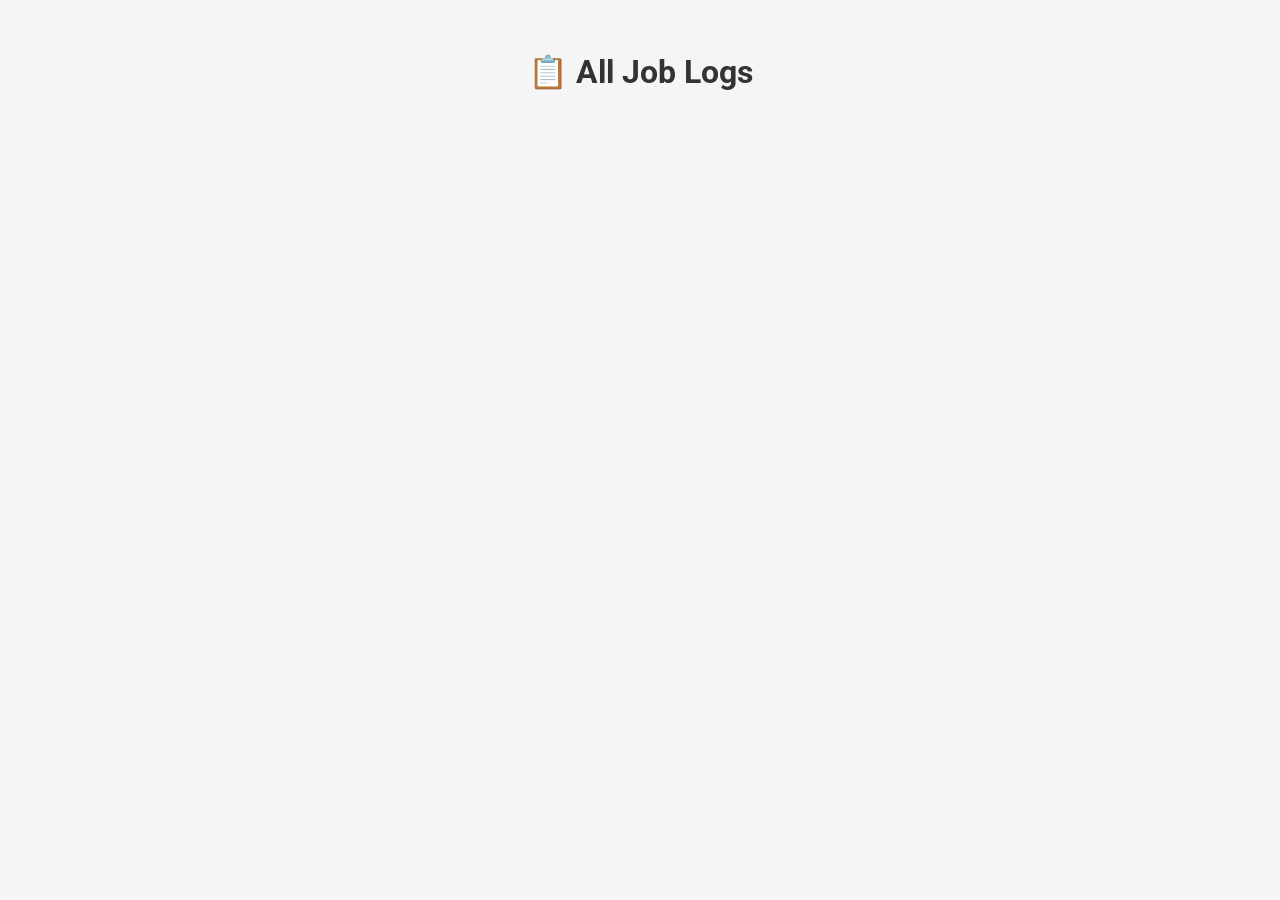
==== web/index.html @ eb822b1a "feat: add gRPC API, db layer, web UI, and CLI/HTTP server integration" ====
<!DOCTYPE html>
<html lang="en">
<head>
  <meta charset="UTF-8" />
  <meta name="viewport" content="width=device-width, initial-scale=1.0" />
  <title>Job Log Viewer</title>
  <link href="https://fonts.googleapis.com/css2?family=Roboto&display=swap" rel="stylesheet" />
  <style>
    body {
      margin: 0;
      padding: 2rem;
      font-family: 'Roboto', sans-serif;
      background-color: #f5f5f5;
    }
    h1 {
      text-align: center;
      color: #333;
    }
    .container {
      display: grid;
      grid-template-columns: repeat(auto-fit, minmax(300px, 1fr));
      gap: 1rem;
      max-width: 1000px;
      margin: 0 auto;
    }
    .card {
      background-color: #fff;
      border-radius: 10px;
      padding: 1.5rem;
      box-shadow: 0 4px 6px rgba(0, 0, 0, 0.1);
      transition: transform 0.2s ease;
    }
    .card:hover {
      transform: translateY(-4px);
    }
    .job-id {
      font-size: 0.9rem;
      color: #666;
    }
    .job-name {
      font-size: 1.1rem;
      font-weight: bold;
      color: #007bff;
      margin: 0.5rem 0;
    }
    .job-status {
      font-size: 0.95rem;
      color: #444;
    }
    .log-link {
      display: inline-block;
      margin-top: 1rem;
      text-decoration: none;
      color: #fff;
      background-color: #007bff;
      padding: 0.4rem 1rem;
      border-radius: 5px;
      font-size: 0.9rem;
    }
    .log-link:hover {
      background-color: #0056b3;
    }
  </style>
</head>
<body>
  <h1>📋 All Job Logs</h1>
  <div class="container" id="jobContainer">
    <!-- Cards will be populated by JS -->
  </div>
  <script>
    async function loadJobs() {
      try {
        const res = await fetch("/list");
        const jobs = await res.json();
        const container = document.getElementById("jobContainer");

        jobs.forEach(job => {
          const div = document.createElement("div");
          div.className = "card";
          div.innerHTML = `
            <div class="job-id">ID: ${job.ID}</div>
            <div class="job-name">${job.Name}</div>
            <div class="job-status">Status: ${job.Status}</div>
            <a class="log-link" href="/log/${job.ID}" target="_blank">View Log</a>
          `;
          container.appendChild(div);
        });
      } catch (e) {
        console.error("Failed to load jobs:", e);
      }
    }
    loadJobs();
  </script>
</body>
</html>
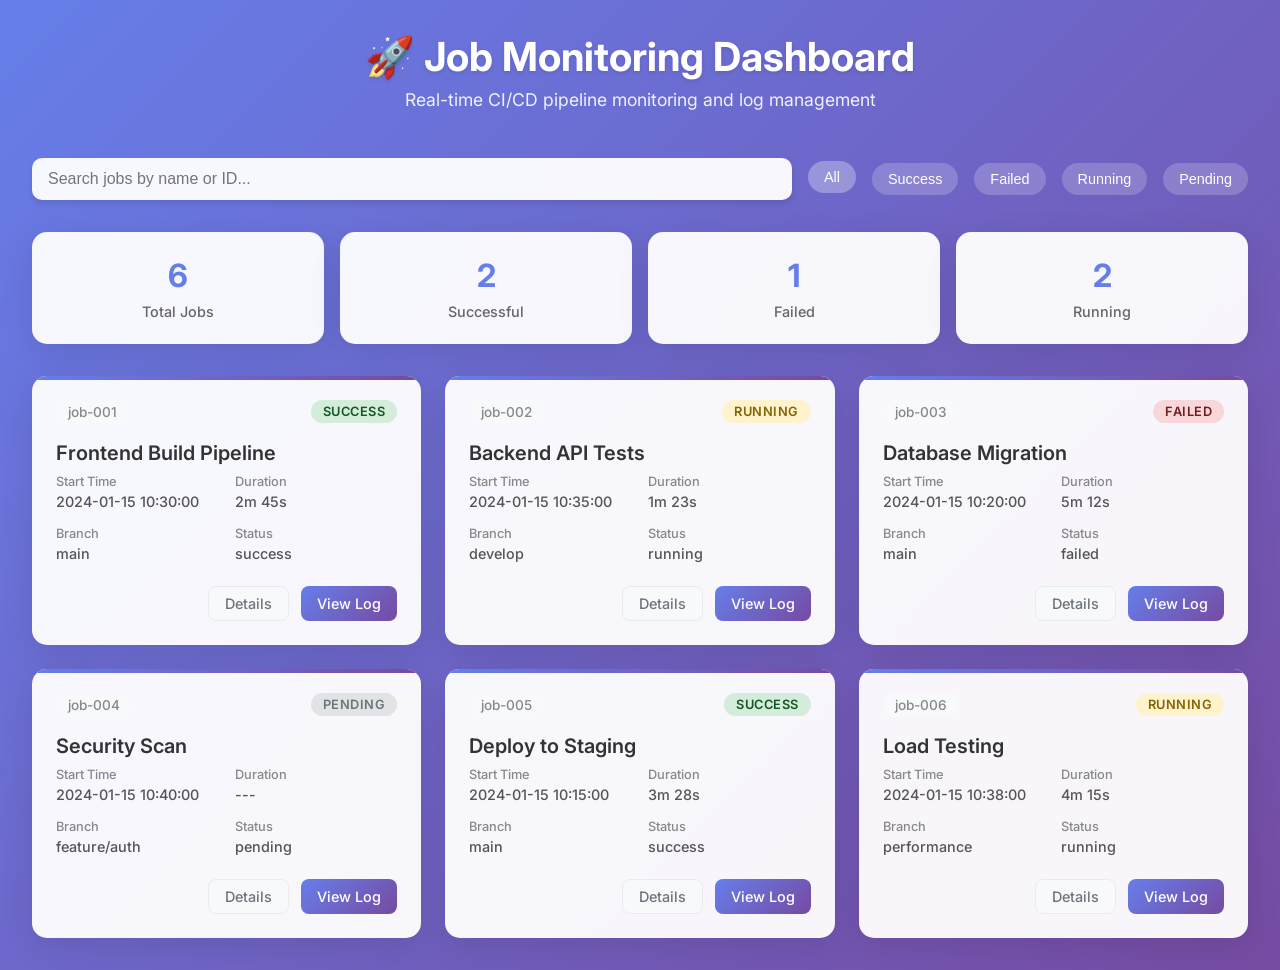
==== commit 5d5810e5: "epic frontend update" ====
--- a/web/index.html
+++ b/web/index.html
@@ -3,92 +3,515 @@
 <head>
   <meta charset="UTF-8" />
   <meta name="viewport" content="width=device-width, initial-scale=1.0" />
-  <title>Job Log Viewer</title>
-  <link href="https://fonts.googleapis.com/css2?family=Roboto&display=swap" rel="stylesheet" />
+  <title>Job Log Viewer - Enhanced</title>
+  <link href="https://fonts.googleapis.com/css2?family=Inter:wght@400;500;600;700&display=swap" rel="stylesheet" />
   <style>
+    * {
+      margin: 0;
+      padding: 0;
+      box-sizing: border-box;
+    }
+    
     body {
-      margin: 0;
+      font-family: 'Inter', sans-serif;
+      background: linear-gradient(135deg, #667eea 0%, #764ba2 100%);
+      min-height: 100vh;
       padding: 2rem;
-      font-family: 'Roboto', sans-serif;
-      background-color: #f5f5f5;
-    }
-    h1 {
+    }
+    
+    .main-container {
+      max-width: 1400px;
+      margin: 0 auto;
+    }
+    
+    .header {
       text-align: center;
-      color: #333;
-    }
+      margin-bottom: 3rem;
+      color: white;
+    }
+    
+    .header h1 {
+      font-size: 2.5rem;
+      font-weight: 700;
+      margin-bottom: 0.5rem;
+      text-shadow: 0 2px 4px rgba(0,0,0,0.1);
+    }
+    
+    .header p {
+      font-size: 1.1rem;
+      opacity: 0.9;
+    }
+    
+    .controls {
+      display: flex;
+      justify-content: space-between;
+      align-items: center;
+      margin-bottom: 2rem;
+      gap: 1rem;
+      flex-wrap: wrap;
+    }
+    
+    .search-container {
+      flex: 1;
+      min-width: 300px;
+    }
+    
+    .search-input {
+      width: 100%;
+      padding: 0.75rem 1rem;
+      border: none;
+      border-radius: 10px;
+      font-size: 1rem;
+      background: rgba(255, 255, 255, 0.95);
+      backdrop-filter: blur(10px);
+      box-shadow: 0 4px 6px rgba(0, 0, 0, 0.1);
+      transition: all 0.3s ease;
+    }
+    
+    .search-input:focus {
+      outline: none;
+      box-shadow: 0 0 0 3px rgba(255, 255, 255, 0.3);
+      transform: translateY(-2px);
+    }
+    
+    .filter-container {
+      display: flex;
+      gap: 1rem;
+      flex-wrap: wrap;
+    }
+    
+    .filter-btn {
+      padding: 0.5rem 1rem;
+      border: none;
+      border-radius: 20px;
+      background: rgba(255, 255, 255, 0.2);
+      color: white;
+      font-size: 0.9rem;
+      cursor: pointer;
+      transition: all 0.3s ease;
+      backdrop-filter: blur(10px);
+    }
+    
+    .filter-btn:hover, .filter-btn.active {
+      background: rgba(255, 255, 255, 0.3);
+      transform: translateY(-2px);
+    }
+    
+    .stats {
+      display: grid;
+      grid-template-columns: repeat(auto-fit, minmax(200px, 1fr));
+      gap: 1rem;
+      margin-bottom: 2rem;
+    }
+    
+    .stat-card {
+      background: rgba(255, 255, 255, 0.95);
+      backdrop-filter: blur(10px);
+      padding: 1.5rem;
+      border-radius: 15px;
+      text-align: center;
+      box-shadow: 0 8px 32px rgba(0, 0, 0, 0.1);
+      transition: transform 0.3s ease;
+    }
+    
+    .stat-card:hover {
+      transform: translateY(-5px);
+    }
+    
+    .stat-number {
+      font-size: 2rem;
+      font-weight: 700;
+      color: #667eea;
+      margin-bottom: 0.5rem;
+    }
+    
+    .stat-label {
+      font-size: 0.9rem;
+      color: #666;
+      font-weight: 500;
+    }
+    
     .container {
       display: grid;
-      grid-template-columns: repeat(auto-fit, minmax(300px, 1fr));
+      grid-template-columns: repeat(auto-fill, minmax(350px, 1fr));
+      gap: 1.5rem;
+    }
+    
+    .card {
+      background: rgba(255, 255, 255, 0.95);
+      backdrop-filter: blur(10px);
+      border-radius: 15px;
+      padding: 1.5rem;
+      box-shadow: 0 8px 32px rgba(0, 0, 0, 0.1);
+      transition: all 0.3s ease;
+      position: relative;
+      overflow: hidden;
+    }
+    
+    .card::before {
+      content: '';
+      position: absolute;
+      top: 0;
+      left: 0;
+      right: 0;
+      height: 4px;
+      background: linear-gradient(90deg, #667eea, #764ba2);
+    }
+    
+    .card:hover {
+      transform: translateY(-8px);
+      box-shadow: 0 16px 48px rgba(0, 0, 0, 0.2);
+    }
+    
+    .card-header {
+      display: flex;
+      justify-content: space-between;
+      align-items: flex-start;
+      margin-bottom: 1rem;
+    }
+    
+    .job-id {
+      font-size: 0.85rem;
+      color: #888;
+      font-weight: 500;
+      background: #f8f9fa;
+      padding: 0.25rem 0.75rem;
+      border-radius: 20px;
+    }
+    
+    .status-badge {
+      padding: 0.25rem 0.75rem;
+      border-radius: 20px;
+      font-size: 0.8rem;
+      font-weight: 600;
+      text-transform: uppercase;
+      letter-spacing: 0.5px;
+    }
+    
+    .status-success {
+      background: #d4edda;
+      color: #155724;
+    }
+    
+    .status-failed {
+      background: #f8d7da;
+      color: #721c24;
+    }
+    
+    .status-running {
+      background: #fff3cd;
+      color: #856404;
+      animation: pulse 2s infinite;
+    }
+    
+    .status-pending {
+      background: #e2e3e5;
+      color: #6c757d;
+    }
+    
+    @keyframes pulse {
+      0%, 100% { opacity: 1; }
+      50% { opacity: 0.7; }
+    }
+    
+    .job-name {
+      font-size: 1.25rem;
+      font-weight: 600;
+      color: #333;
+      margin-bottom: 0.5rem;
+      line-height: 1.3;
+    }
+    
+    .job-details {
+      display: grid;
+      grid-template-columns: 1fr 1fr;
       gap: 1rem;
-      max-width: 1000px;
-      margin: 0 auto;
-    }
-    .card {
-      background-color: #fff;
-      border-radius: 10px;
-      padding: 1.5rem;
-      box-shadow: 0 4px 6px rgba(0, 0, 0, 0.1);
-      transition: transform 0.2s ease;
-    }
-    .card:hover {
-      transform: translateY(-4px);
-    }
-    .job-id {
+      margin-bottom: 1.5rem;
+    }
+    
+    .detail-item {
+      display: flex;
+      flex-direction: column;
+    }
+    
+    .detail-label {
+      font-size: 0.8rem;
+      color: #888;
+      margin-bottom: 0.25rem;
+      font-weight: 500;
+    }
+    
+    .detail-value {
       font-size: 0.9rem;
-      color: #666;
-    }
-    .job-name {
-      font-size: 1.1rem;
-      font-weight: bold;
-      color: #007bff;
-      margin: 0.5rem 0;
-    }
-    .job-status {
-      font-size: 0.95rem;
-      color: #444;
-    }
-    .log-link {
-      display: inline-block;
-      margin-top: 1rem;
+      color: #555;
+      font-weight: 500;
+    }
+    
+    .card-actions {
+      display: flex;
+      gap: 0.75rem;
+      justify-content: flex-end;
+    }
+    
+    .action-btn {
+      padding: 0.5rem 1rem;
+      border: none;
+      border-radius: 8px;
+      font-size: 0.9rem;
+      font-weight: 500;
+      cursor: pointer;
+      transition: all 0.3s ease;
       text-decoration: none;
-      color: #fff;
-      background-color: #007bff;
-      padding: 0.4rem 1rem;
-      border-radius: 5px;
-      font-size: 0.9rem;
-    }
-    .log-link:hover {
-      background-color: #0056b3;
+      display: inline-flex;
+      align-items: center;
+      gap: 0.5rem;
+    }
+    
+    .btn-primary {
+      background: linear-gradient(135deg, #667eea, #764ba2);
+      color: white;
+    }
+    
+    .btn-secondary {
+      background: #f8f9fa;
+      color: #6c757d;
+      border: 1px solid #e9ecef;
+    }
+    
+    .action-btn:hover {
+      transform: translateY(-2px);
+      box-shadow: 0 4px 12px rgba(0, 0, 0, 0.15);
+    }
+    
+    .empty-state {
+      text-align: center;
+      padding: 4rem 2rem;
+      color: white;
+      grid-column: 1 / -1;
+    }
+    
+    .empty-state h3 {
+      font-size: 1.5rem;
+      margin-bottom: 1rem;
+      opacity: 0.9;
+    }
+    
+    .empty-state p {
+      opacity: 0.7;
+    }
+    
+    .loading {
+      display: flex;
+      justify-content: center;
+      align-items: center;
+      height: 200px;
+      grid-column: 1 / -1;
+    }
+    
+    .spinner {
+      width: 50px;
+      height: 50px;
+      border: 4px solid rgba(255, 255, 255, 0.3);
+      border-top: 4px solid white;
+      border-radius: 50%;
+      animation: spin 1s linear infinite;
+    }
+    
+    @keyframes spin {
+      0% { transform: rotate(0deg); }
+      100% { transform: rotate(360deg); }
+    }
+    
+    @media (max-width: 768px) {
+      .container {
+        grid-template-columns: 1fr;
+      }
+      
+      .controls {
+        flex-direction: column;
+        align-items: stretch;
+      }
+      
+      .filter-container {
+        justify-content: center;
+      }
     }
   </style>
 </head>
 <body>
-  <h1>📋 All Job Logs</h1>
-  <div class="container" id="jobContainer">
-    <!-- Cards will be populated by JS -->
+  <div class="main-container">
+    <div class="header">
+      <h1>🚀 Job Monitoring Dashboard</h1>
+      <p>Real-time CI/CD pipeline monitoring and log management</p>
+    </div>
+    
+    <div class="controls">
+      <div class="search-container">
+        <input type="text" class="search-input" placeholder="Search jobs by name or ID..." id="searchInput">
+      </div>
+      <div class="filter-container">
+        <button class="filter-btn active" data-filter="all">All</button>
+        <button class="filter-btn" data-filter="success">Success</button>
+        <button class="filter-btn" data-filter="failed">Failed</button>
+        <button class="filter-btn" data-filter="running">Running</button>
+        <button class="filter-btn" data-filter="pending">Pending</button>
+      </div>
+    </div>
+    
+    <div class="stats" id="statsContainer">
+      <div class="stat-card">
+        <div class="stat-number" id="totalJobs">0</div>
+        <div class="stat-label">Total Jobs</div>
+      </div>
+      <div class="stat-card">
+        <div class="stat-number" id="successJobs">0</div>
+        <div class="stat-label">Successful</div>
+      </div>
+      <div class="stat-card">
+        <div class="stat-number" id="failedJobs">0</div>
+        <div class="stat-label">Failed</div>
+      </div>
+      <div class="stat-card">
+        <div class="stat-number" id="runningJobs">0</div>
+        <div class="stat-label">Running</div>
+      </div>
+    </div>
+    
+    <div class="container" id="jobContainer">
+      <div class="loading">
+        <div class="spinner"></div>
+      </div>
+    </div>
   </div>
+
   <script>
+    let allJobs = [];
+    let currentFilter = 'all';
+    
+    // Mock data for demonstration
+    const mockJobs = [
+      { ID: 'job-001', Name: 'Frontend Build Pipeline', Status: 'success', StartTime: '2024-01-15 10:30:00', Duration: '2m 45s', Branch: 'main' },
+      { ID: 'job-002', Name: 'Backend API Tests', Status: 'running', StartTime: '2024-01-15 10:35:00', Duration: '1m 23s', Branch: 'develop' },
+      { ID: 'job-003', Name: 'Database Migration', Status: 'failed', StartTime: '2024-01-15 10:20:00', Duration: '5m 12s', Branch: 'main' },
+      { ID: 'job-004', Name: 'Security Scan', Status: 'pending', StartTime: '2024-01-15 10:40:00', Duration: '---', Branch: 'feature/auth' },
+      { ID: 'job-005', Name: 'Deploy to Staging', Status: 'success', StartTime: '2024-01-15 10:15:00', Duration: '3m 28s', Branch: 'main' },
+      { ID: 'job-006', Name: 'Load Testing', Status: 'running', StartTime: '2024-01-15 10:38:00', Duration: '4m 15s', Branch: 'performance' }
+    ];
+
     async function loadJobs() {
       try {
-        const res = await fetch("/list");
-        const jobs = await res.json();
-        const container = document.getElementById("jobContainer");
-
-        jobs.forEach(job => {
-          const div = document.createElement("div");
-          div.className = "card";
-          div.innerHTML = `
-            <div class="job-id">ID: ${job.ID}</div>
-            <div class="job-name">${job.Name}</div>
-            <div class="job-status">Status: ${job.Status}</div>
-            <a class="log-link" href="/log/${job.ID}" target="_blank">View Log</a>
-          `;
-          container.appendChild(div);
-        });
+        // Simulate API call
+        await new Promise(resolve => setTimeout(resolve, 1000));
+        
+        // In real implementation, replace with:
+        // const res = await fetch("/list");
+        // const jobs = await res.json();
+        allJobs = mockJobs;
+        
+        updateStats();
+        renderJobs();
       } catch (e) {
         console.error("Failed to load jobs:", e);
-      }
-    }
+        document.getElementById("jobContainer").innerHTML = `
+          <div class="empty-state">
+            <h3>Failed to load jobs</h3>
+            <p>Please check your connection and try again.</p>
+          </div>
+        `;
+      }
+    }
+
+    function updateStats() {
+      const stats = allJobs.reduce((acc, job) => {
+        acc.total++;
+        acc[job.Status] = (acc[job.Status] || 0) + 1;
+        return acc;
+      }, { total: 0, success: 0, failed: 0, running: 0, pending: 0 });
+
+      document.getElementById('totalJobs').textContent = stats.total;
+      document.getElementById('successJobs').textContent = stats.success || 0;
+      document.getElementById('failedJobs').textContent = stats.failed || 0;
+      document.getElementById('runningJobs').textContent = stats.running || 0;
+    }
+
+    function renderJobs() {
+      const container = document.getElementById("jobContainer");
+      const filteredJobs = filterJobs();
+      
+      if (filteredJobs.length === 0) {
+        container.innerHTML = `
+          <div class="empty-state">
+            <h3>No jobs found</h3>
+            <p>Try adjusting your search or filter criteria.</p>
+          </div>
+        `;
+        return;
+      }
+
+      container.innerHTML = filteredJobs.map(job => `
+        <div class="card">
+          <div class="card-header">
+            <div class="job-id">${job.ID}</div>
+            <div class="status-badge status-${job.Status}">${job.Status}</div>
+          </div>
+          <div class="job-name">${job.Name}</div>
+          <div class="job-details">
+            <div class="detail-item">
+              <div class="detail-label">Start Time</div>
+              <div class="detail-value">${job.StartTime}</div>
+            </div>
+            <div class="detail-item">
+              <div class="detail-label">Duration</div>
+              <div class="detail-value">${job.Duration}</div>
+            </div>
+            <div class="detail-item">
+              <div class="detail-label">Branch</div>
+              <div class="detail-value">${job.Branch}</div>
+            </div>
+            <div class="detail-item">
+              <div class="detail-label">Status</div>
+              <div class="detail-value">${job.Status}</div>
+            </div>
+          </div>
+          <div class="card-actions">
+            <a class="action-btn btn-secondary" href="/details/${job.ID}">Details</a>
+            <a class="action-btn btn-primary" href="/log/${job.ID}" target="_blank">View Log</a>
+          </div>
+        </div>
+      `).join('');
+    }
+
+    function filterJobs() {
+      let filtered = allJobs;
+      
+      if (currentFilter !== 'all') {
+        filtered = filtered.filter(job => job.Status === currentFilter);
+      }
+      
+      const searchTerm = document.getElementById('searchInput').value.toLowerCase();
+      if (searchTerm) {
+        filtered = filtered.filter(job => 
+          job.Name.toLowerCase().includes(searchTerm) || 
+          job.ID.toLowerCase().includes(searchTerm)
+        );
+      }
+      
+      return filtered;
+    }
+
+    // Event listeners
+    document.getElementById('searchInput').addEventListener('input', renderJobs);
+    
+    document.querySelectorAll('.filter-btn').forEach(btn => {
+      btn.addEventListener('click', (e) => {
+        document.querySelectorAll('.filter-btn').forEach(b => b.classList.remove('active'));
+        e.target.classList.add('active');
+        currentFilter = e.target.dataset.filter;
+        renderJobs();
+      });
+    });
+
+    // Initialize
     loadJobs();
   </script>
 </body>
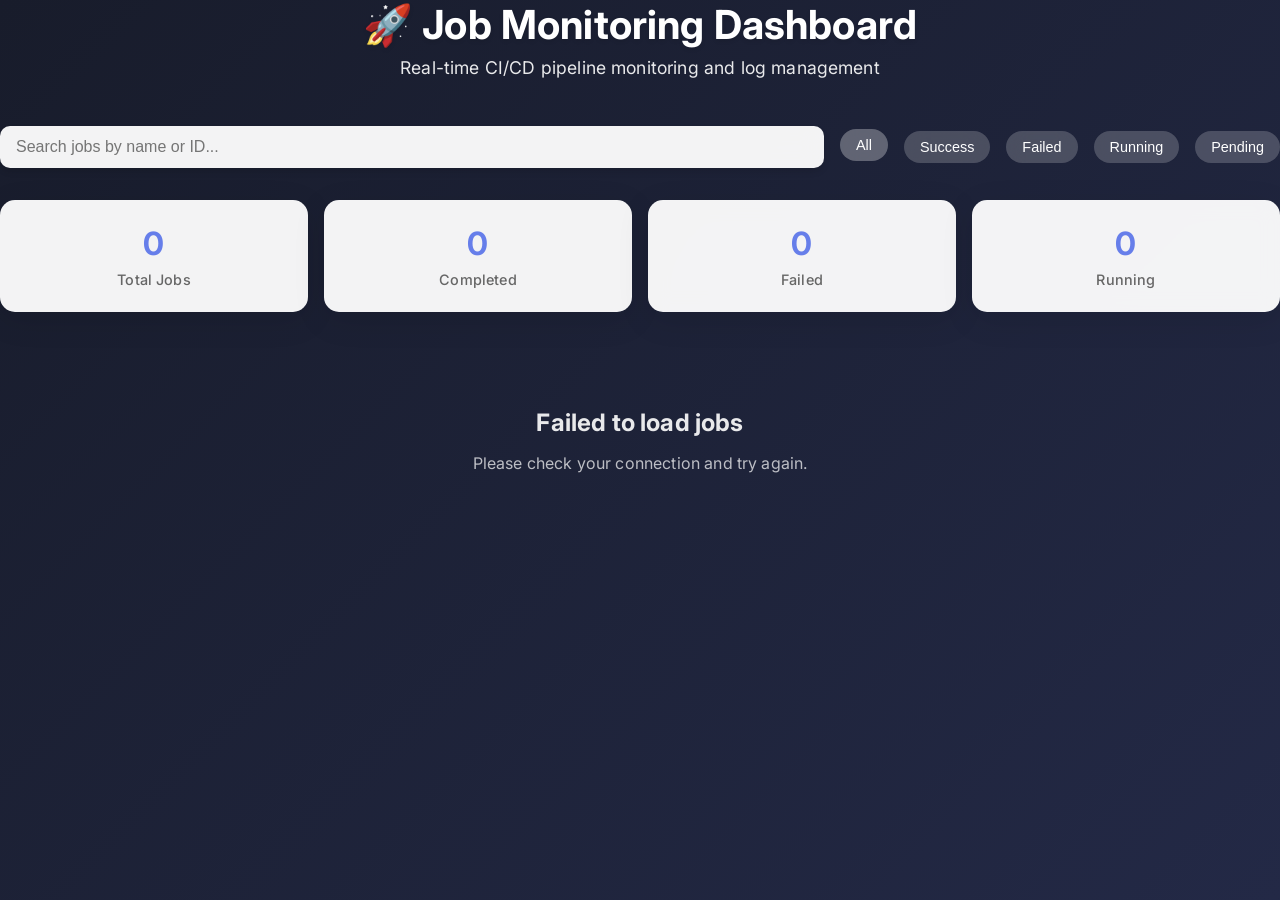
==== commit cd47ef72: "修复 JobWorker 日志与状态判定，前端美化，支持 Job 分类统计" ====
--- a/web/index.html
+++ b/web/index.html
@@ -13,10 +13,14 @@
     }
     
     body {
-      font-family: 'Inter', sans-serif;
-      background: linear-gradient(135deg, #667eea 0%, #764ba2 100%);
+      background: linear-gradient(135deg, #181c2b 0%, #232946 100%);
+      font-family: 'Inter', 'Segoe UI', 'Roboto', 'Arial', sans-serif;
+      color: #eaf0fa;
       min-height: 100vh;
-      padding: 2rem;
+      margin: 0;
+      padding: 0;
+      letter-spacing: 0.01em;
+      overflow-x: hidden;
     }
     
     .main-container {
@@ -336,6 +340,25 @@
         justify-content: center;
       }
     }
+    .dashboard {
+      max-width: 900px;
+      margin: 48px auto 0 auto;
+      padding: 40px 40px 32px 40px;
+      background: rgba(30, 34, 54, 0.7);
+      border-radius: 32px;
+      box-shadow: 0 8px 32px 0 rgba(0,0,0,0.45), 0 1.5px 0 0 #3a7bd5;
+      backdrop-filter: blur(8px);
+      border: 1.5px solid rgba(58,123,213,0.18);
+    }
+    @media (max-width: 1200px) {
+      .dashboard { max-width: 98vw; padding-left: 4vw; padding-right: 4vw; }
+    }
+    @media (max-width: 900px) {
+      .dashboard { padding: 18px 2vw; margin: 18px 1vw 0 1vw; }
+      .stats { flex-direction: column; gap: 18px; }
+      .job-list { flex-direction: column; gap: 18px; }
+      .card { width: 98vw; min-width: 0; }
+    }
   </style>
 </head>
 <body>
@@ -355,6 +378,7 @@
         <button class="filter-btn" data-filter="failed">Failed</button>
         <button class="filter-btn" data-filter="running">Running</button>
         <button class="filter-btn" data-filter="pending">Pending</button>
+          
       </div>
     </div>
     
@@ -365,7 +389,7 @@
       </div>
       <div class="stat-card">
         <div class="stat-number" id="successJobs">0</div>
-        <div class="stat-label">Successful</div>
+        <div class="stat-label">Completed</div>
       </div>
       <div class="stat-card">
         <div class="stat-number" id="failedJobs">0</div>
@@ -384,135 +408,8 @@
     </div>
   </div>
 
-  <script>
-    let allJobs = [];
-    let currentFilter = 'all';
-    
-    // Mock data for demonstration
-    const mockJobs = [
-      { ID: 'job-001', Name: 'Frontend Build Pipeline', Status: 'success', StartTime: '2024-01-15 10:30:00', Duration: '2m 45s', Branch: 'main' },
-      { ID: 'job-002', Name: 'Backend API Tests', Status: 'running', StartTime: '2024-01-15 10:35:00', Duration: '1m 23s', Branch: 'develop' },
-      { ID: 'job-003', Name: 'Database Migration', Status: 'failed', StartTime: '2024-01-15 10:20:00', Duration: '5m 12s', Branch: 'main' },
-      { ID: 'job-004', Name: 'Security Scan', Status: 'pending', StartTime: '2024-01-15 10:40:00', Duration: '---', Branch: 'feature/auth' },
-      { ID: 'job-005', Name: 'Deploy to Staging', Status: 'success', StartTime: '2024-01-15 10:15:00', Duration: '3m 28s', Branch: 'main' },
-      { ID: 'job-006', Name: 'Load Testing', Status: 'running', StartTime: '2024-01-15 10:38:00', Duration: '4m 15s', Branch: 'performance' }
-    ];
-
-    async function loadJobs() {
-      try {
-        // Simulate API call
-        await new Promise(resolve => setTimeout(resolve, 1000));
-        
-        // In real implementation, replace with:
-        // const res = await fetch("/list");
-        // const jobs = await res.json();
-        allJobs = mockJobs;
-        
-        updateStats();
-        renderJobs();
-      } catch (e) {
-        console.error("Failed to load jobs:", e);
-        document.getElementById("jobContainer").innerHTML = `
-          <div class="empty-state">
-            <h3>Failed to load jobs</h3>
-            <p>Please check your connection and try again.</p>
-          </div>
-        `;
-      }
-    }
-
-    function updateStats() {
-      const stats = allJobs.reduce((acc, job) => {
-        acc.total++;
-        acc[job.Status] = (acc[job.Status] || 0) + 1;
-        return acc;
-      }, { total: 0, success: 0, failed: 0, running: 0, pending: 0 });
-
-      document.getElementById('totalJobs').textContent = stats.total;
-      document.getElementById('successJobs').textContent = stats.success || 0;
-      document.getElementById('failedJobs').textContent = stats.failed || 0;
-      document.getElementById('runningJobs').textContent = stats.running || 0;
-    }
-
-    function renderJobs() {
-      const container = document.getElementById("jobContainer");
-      const filteredJobs = filterJobs();
-      
-      if (filteredJobs.length === 0) {
-        container.innerHTML = `
-          <div class="empty-state">
-            <h3>No jobs found</h3>
-            <p>Try adjusting your search or filter criteria.</p>
-          </div>
-        `;
-        return;
-      }
-
-      container.innerHTML = filteredJobs.map(job => `
-        <div class="card">
-          <div class="card-header">
-            <div class="job-id">${job.ID}</div>
-            <div class="status-badge status-${job.Status}">${job.Status}</div>
-          </div>
-          <div class="job-name">${job.Name}</div>
-          <div class="job-details">
-            <div class="detail-item">
-              <div class="detail-label">Start Time</div>
-              <div class="detail-value">${job.StartTime}</div>
-            </div>
-            <div class="detail-item">
-              <div class="detail-label">Duration</div>
-              <div class="detail-value">${job.Duration}</div>
-            </div>
-            <div class="detail-item">
-              <div class="detail-label">Branch</div>
-              <div class="detail-value">${job.Branch}</div>
-            </div>
-            <div class="detail-item">
-              <div class="detail-label">Status</div>
-              <div class="detail-value">${job.Status}</div>
-            </div>
-          </div>
-          <div class="card-actions">
-            <a class="action-btn btn-secondary" href="/details/${job.ID}">Details</a>
-            <a class="action-btn btn-primary" href="/log/${job.ID}" target="_blank">View Log</a>
-          </div>
-        </div>
-      `).join('');
-    }
-
-    function filterJobs() {
-      let filtered = allJobs;
-      
-      if (currentFilter !== 'all') {
-        filtered = filtered.filter(job => job.Status === currentFilter);
-      }
-      
-      const searchTerm = document.getElementById('searchInput').value.toLowerCase();
-      if (searchTerm) {
-        filtered = filtered.filter(job => 
-          job.Name.toLowerCase().includes(searchTerm) || 
-          job.ID.toLowerCase().includes(searchTerm)
-        );
-      }
-      
-      return filtered;
-    }
-
-    // Event listeners
-    document.getElementById('searchInput').addEventListener('input', renderJobs);
-    
-    document.querySelectorAll('.filter-btn').forEach(btn => {
-      btn.addEventListener('click', (e) => {
-        document.querySelectorAll('.filter-btn').forEach(b => b.classList.remove('active'));
-        e.target.classList.add('active');
-        currentFilter = e.target.dataset.filter;
-        renderJobs();
-      });
-    });
-
-    // Initialize
-    loadJobs();
+  <script src="/web/main.js">
+   
   </script>
 </body>
 </html>
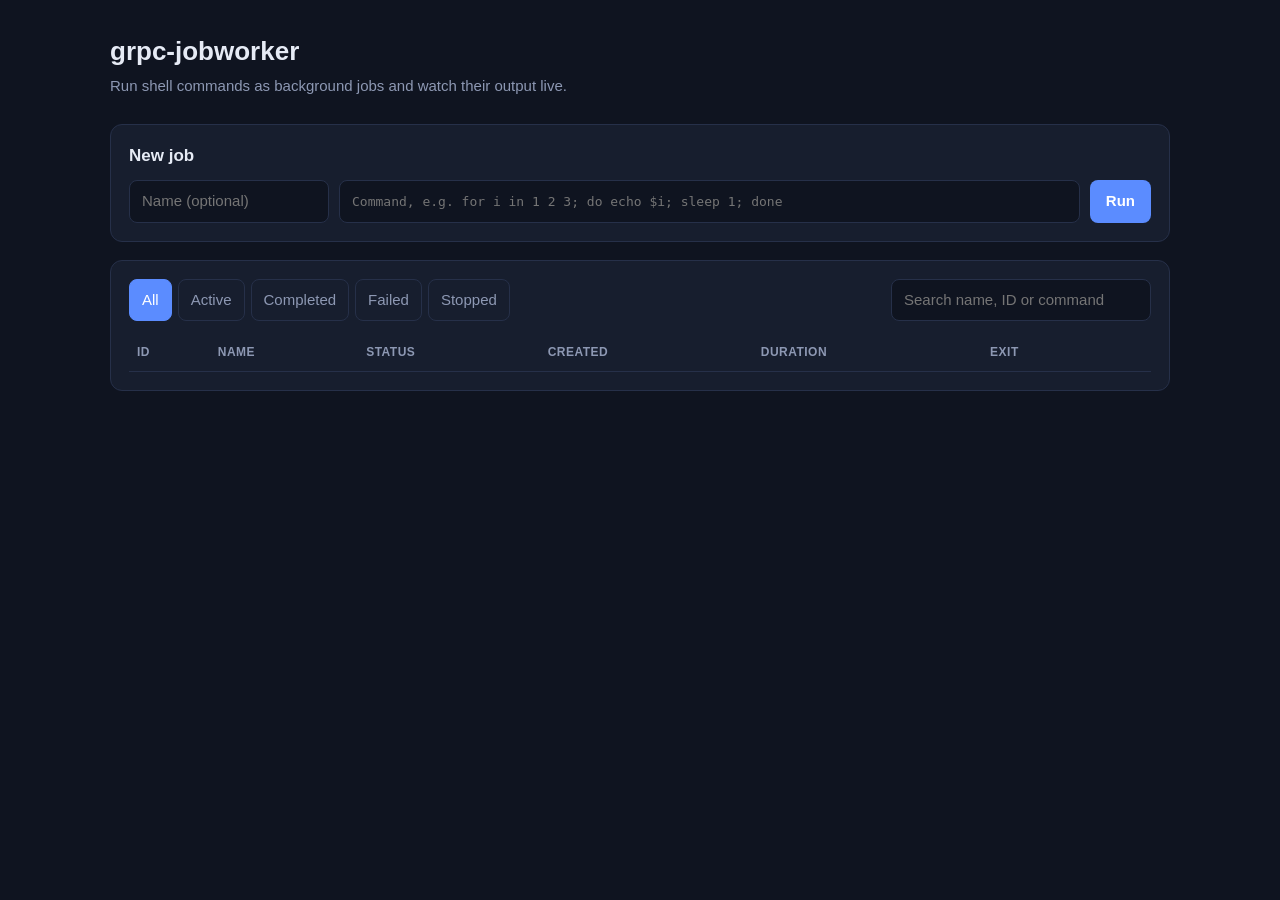
==== commit 78f1d531: "Rewrite job worker with a working gRPC server The previous version served only HTTP: the gRPC servic" ====
--- a/web/index.html
+++ b/web/index.html
@@ -1,415 +1,74 @@
-<!DOCTYPE html>
+<!doctype html>
 <html lang="en">
 <head>
-  <meta charset="UTF-8" />
-  <meta name="viewport" content="width=device-width, initial-scale=1.0" />
-  <title>Job Log Viewer - Enhanced</title>
-  <link href="https://fonts.googleapis.com/css2?family=Inter:wght@400;500;600;700&display=swap" rel="stylesheet" />
-  <style>
-    * {
-      margin: 0;
-      padding: 0;
-      box-sizing: border-box;
-    }
-    
-    body {
-      background: linear-gradient(135deg, #181c2b 0%, #232946 100%);
-      font-family: 'Inter', 'Segoe UI', 'Roboto', 'Arial', sans-serif;
-      color: #eaf0fa;
-      min-height: 100vh;
-      margin: 0;
-      padding: 0;
-      letter-spacing: 0.01em;
-      overflow-x: hidden;
-    }
-    
-    .main-container {
-      max-width: 1400px;
-      margin: 0 auto;
-    }
-    
-    .header {
-      text-align: center;
-      margin-bottom: 3rem;
-      color: white;
-    }
-    
-    .header h1 {
-      font-size: 2.5rem;
-      font-weight: 700;
-      margin-bottom: 0.5rem;
-      text-shadow: 0 2px 4px rgba(0,0,0,0.1);
-    }
-    
-    .header p {
-      font-size: 1.1rem;
-      opacity: 0.9;
-    }
-    
-    .controls {
-      display: flex;
-      justify-content: space-between;
-      align-items: center;
-      margin-bottom: 2rem;
-      gap: 1rem;
-      flex-wrap: wrap;
-    }
-    
-    .search-container {
-      flex: 1;
-      min-width: 300px;
-    }
-    
-    .search-input {
-      width: 100%;
-      padding: 0.75rem 1rem;
-      border: none;
-      border-radius: 10px;
-      font-size: 1rem;
-      background: rgba(255, 255, 255, 0.95);
-      backdrop-filter: blur(10px);
-      box-shadow: 0 4px 6px rgba(0, 0, 0, 0.1);
-      transition: all 0.3s ease;
-    }
-    
-    .search-input:focus {
-      outline: none;
-      box-shadow: 0 0 0 3px rgba(255, 255, 255, 0.3);
-      transform: translateY(-2px);
-    }
-    
-    .filter-container {
-      display: flex;
-      gap: 1rem;
-      flex-wrap: wrap;
-    }
-    
-    .filter-btn {
-      padding: 0.5rem 1rem;
-      border: none;
-      border-radius: 20px;
-      background: rgba(255, 255, 255, 0.2);
-      color: white;
-      font-size: 0.9rem;
-      cursor: pointer;
-      transition: all 0.3s ease;
-      backdrop-filter: blur(10px);
-    }
-    
-    .filter-btn:hover, .filter-btn.active {
-      background: rgba(255, 255, 255, 0.3);
-      transform: translateY(-2px);
-    }
-    
-    .stats {
-      display: grid;
-      grid-template-columns: repeat(auto-fit, minmax(200px, 1fr));
-      gap: 1rem;
-      margin-bottom: 2rem;
-    }
-    
-    .stat-card {
-      background: rgba(255, 255, 255, 0.95);
-      backdrop-filter: blur(10px);
-      padding: 1.5rem;
-      border-radius: 15px;
-      text-align: center;
-      box-shadow: 0 8px 32px rgba(0, 0, 0, 0.1);
-      transition: transform 0.3s ease;
-    }
-    
-    .stat-card:hover {
-      transform: translateY(-5px);
-    }
-    
-    .stat-number {
-      font-size: 2rem;
-      font-weight: 700;
-      color: #667eea;
-      margin-bottom: 0.5rem;
-    }
-    
-    .stat-label {
-      font-size: 0.9rem;
-      color: #666;
-      font-weight: 500;
-    }
-    
-    .container {
-      display: grid;
-      grid-template-columns: repeat(auto-fill, minmax(350px, 1fr));
-      gap: 1.5rem;
-    }
-    
-    .card {
-      background: rgba(255, 255, 255, 0.95);
-      backdrop-filter: blur(10px);
-      border-radius: 15px;
-      padding: 1.5rem;
-      box-shadow: 0 8px 32px rgba(0, 0, 0, 0.1);
-      transition: all 0.3s ease;
-      position: relative;
-      overflow: hidden;
-    }
-    
-    .card::before {
-      content: '';
-      position: absolute;
-      top: 0;
-      left: 0;
-      right: 0;
-      height: 4px;
-      background: linear-gradient(90deg, #667eea, #764ba2);
-    }
-    
-    .card:hover {
-      transform: translateY(-8px);
-      box-shadow: 0 16px 48px rgba(0, 0, 0, 0.2);
-    }
-    
-    .card-header {
-      display: flex;
-      justify-content: space-between;
-      align-items: flex-start;
-      margin-bottom: 1rem;
-    }
-    
-    .job-id {
-      font-size: 0.85rem;
-      color: #888;
-      font-weight: 500;
-      background: #f8f9fa;
-      padding: 0.25rem 0.75rem;
-      border-radius: 20px;
-    }
-    
-    .status-badge {
-      padding: 0.25rem 0.75rem;
-      border-radius: 20px;
-      font-size: 0.8rem;
-      font-weight: 600;
-      text-transform: uppercase;
-      letter-spacing: 0.5px;
-    }
-    
-    .status-success {
-      background: #d4edda;
-      color: #155724;
-    }
-    
-    .status-failed {
-      background: #f8d7da;
-      color: #721c24;
-    }
-    
-    .status-running {
-      background: #fff3cd;
-      color: #856404;
-      animation: pulse 2s infinite;
-    }
-    
-    .status-pending {
-      background: #e2e3e5;
-      color: #6c757d;
-    }
-    
-    @keyframes pulse {
-      0%, 100% { opacity: 1; }
-      50% { opacity: 0.7; }
-    }
-    
-    .job-name {
-      font-size: 1.25rem;
-      font-weight: 600;
-      color: #333;
-      margin-bottom: 0.5rem;
-      line-height: 1.3;
-    }
-    
-    .job-details {
-      display: grid;
-      grid-template-columns: 1fr 1fr;
-      gap: 1rem;
-      margin-bottom: 1.5rem;
-    }
-    
-    .detail-item {
-      display: flex;
-      flex-direction: column;
-    }
-    
-    .detail-label {
-      font-size: 0.8rem;
-      color: #888;
-      margin-bottom: 0.25rem;
-      font-weight: 500;
-    }
-    
-    .detail-value {
-      font-size: 0.9rem;
-      color: #555;
-      font-weight: 500;
-    }
-    
-    .card-actions {
-      display: flex;
-      gap: 0.75rem;
-      justify-content: flex-end;
-    }
-    
-    .action-btn {
-      padding: 0.5rem 1rem;
-      border: none;
-      border-radius: 8px;
-      font-size: 0.9rem;
-      font-weight: 500;
-      cursor: pointer;
-      transition: all 0.3s ease;
-      text-decoration: none;
-      display: inline-flex;
-      align-items: center;
-      gap: 0.5rem;
-    }
-    
-    .btn-primary {
-      background: linear-gradient(135deg, #667eea, #764ba2);
-      color: white;
-    }
-    
-    .btn-secondary {
-      background: #f8f9fa;
-      color: #6c757d;
-      border: 1px solid #e9ecef;
-    }
-    
-    .action-btn:hover {
-      transform: translateY(-2px);
-      box-shadow: 0 4px 12px rgba(0, 0, 0, 0.15);
-    }
-    
-    .empty-state {
-      text-align: center;
-      padding: 4rem 2rem;
-      color: white;
-      grid-column: 1 / -1;
-    }
-    
-    .empty-state h3 {
-      font-size: 1.5rem;
-      margin-bottom: 1rem;
-      opacity: 0.9;
-    }
-    
-    .empty-state p {
-      opacity: 0.7;
-    }
-    
-    .loading {
-      display: flex;
-      justify-content: center;
-      align-items: center;
-      height: 200px;
-      grid-column: 1 / -1;
-    }
-    
-    .spinner {
-      width: 50px;
-      height: 50px;
-      border: 4px solid rgba(255, 255, 255, 0.3);
-      border-top: 4px solid white;
-      border-radius: 50%;
-      animation: spin 1s linear infinite;
-    }
-    
-    @keyframes spin {
-      0% { transform: rotate(0deg); }
-      100% { transform: rotate(360deg); }
-    }
-    
-    @media (max-width: 768px) {
-      .container {
-        grid-template-columns: 1fr;
-      }
-      
-      .controls {
-        flex-direction: column;
-        align-items: stretch;
-      }
-      
-      .filter-container {
-        justify-content: center;
-      }
-    }
-    .dashboard {
-      max-width: 900px;
-      margin: 48px auto 0 auto;
-      padding: 40px 40px 32px 40px;
-      background: rgba(30, 34, 54, 0.7);
-      border-radius: 32px;
-      box-shadow: 0 8px 32px 0 rgba(0,0,0,0.45), 0 1.5px 0 0 #3a7bd5;
-      backdrop-filter: blur(8px);
-      border: 1.5px solid rgba(58,123,213,0.18);
-    }
-    @media (max-width: 1200px) {
-      .dashboard { max-width: 98vw; padding-left: 4vw; padding-right: 4vw; }
-    }
-    @media (max-width: 900px) {
-      .dashboard { padding: 18px 2vw; margin: 18px 1vw 0 1vw; }
-      .stats { flex-direction: column; gap: 18px; }
-      .job-list { flex-direction: column; gap: 18px; }
-      .card { width: 98vw; min-width: 0; }
-    }
-  </style>
+  <meta charset="utf-8">
+  <meta name="viewport" content="width=device-width, initial-scale=1">
+  <title>grpc-jobworker</title>
+  <link rel="stylesheet" href="style.css">
+  <script src="app.js" defer></script>
 </head>
 <body>
-  <div class="main-container">
-    <div class="header">
-      <h1>🚀 Job Monitoring Dashboard</h1>
-      <p>Real-time CI/CD pipeline monitoring and log management</p>
+  <header>
+    <div class="brand">
+      <h1>grpc-jobworker</h1>
+      <p>Run shell commands as background jobs and watch their output live.</p>
     </div>
-    
-    <div class="controls">
-      <div class="search-container">
-        <input type="text" class="search-input" placeholder="Search jobs by name or ID..." id="searchInput">
+    <dl class="stats" id="stats"></dl>
+  </header>
+
+  <main>
+    <section class="panel" id="tokenPanel" hidden>
+      <h2>Authentication required</h2>
+      <p>This server requires an API token.</p>
+      <form id="tokenForm" class="row">
+        <input id="tokenInput" type="password" placeholder="API token" autocomplete="off" required>
+        <button type="submit">Save token</button>
+      </form>
+    </section>
+
+    <section class="panel">
+      <h2>New job</h2>
+      <form id="runForm" class="run-form">
+        <input id="nameInput" placeholder="Name (optional)" maxlength="200">
+        <input id="cmdInput" class="mono" placeholder="Command, e.g. for i in 1 2 3; do echo $i; sleep 1; done" required>
+        <button type="submit">Run</button>
+      </form>
+      <p class="error" id="runError" hidden></p>
+    </section>
+
+    <section class="panel">
+      <div class="toolbar">
+        <div class="filters" id="filters" role="tablist">
+          <button data-filter="all" class="active">All</button>
+          <button data-filter="active">Active</button>
+          <button data-filter="completed">Completed</button>
+          <button data-filter="failed">Failed</button>
+          <button data-filter="stopped">Stopped</button>
+        </div>
+        <input id="search" type="search" placeholder="Search name, ID or command">
       </div>
-      <div class="filter-container">
-        <button class="filter-btn active" data-filter="all">All</button>
-        <button class="filter-btn" data-filter="success">Success</button>
-        <button class="filter-btn" data-filter="failed">Failed</button>
-        <button class="filter-btn" data-filter="running">Running</button>
-        <button class="filter-btn" data-filter="pending">Pending</button>
-          
+      <div class="table-wrap">
+        <table>
+          <thead>
+            <tr><th>ID</th><th>Name</th><th>Status</th><th>Created</th><th>Duration</th><th>Exit</th><th></th></tr>
+          </thead>
+          <tbody id="jobs"></tbody>
+        </table>
       </div>
+      <p class="empty" id="empty" hidden>No jobs yet. Run one above.</p>
+    </section>
+  </main>
+
+  <dialog id="logDialog">
+    <div class="dialog-head">
+      <div>
+        <h2 id="logTitle"></h2>
+        <code id="logCmd"></code>
+      </div>
+      <button id="logClose" class="ghost" aria-label="Close">✕</button>
     </div>
-    
-    <div class="stats" id="statsContainer">
-      <div class="stat-card">
-        <div class="stat-number" id="totalJobs">0</div>
-        <div class="stat-label">Total Jobs</div>
-      </div>
-      <div class="stat-card">
-        <div class="stat-number" id="successJobs">0</div>
-        <div class="stat-label">Completed</div>
-      </div>
-      <div class="stat-card">
-        <div class="stat-number" id="failedJobs">0</div>
-        <div class="stat-label">Failed</div>
-      </div>
-      <div class="stat-card">
-        <div class="stat-number" id="runningJobs">0</div>
-        <div class="stat-label">Running</div>
-      </div>
-    </div>
-    
-    <div class="container" id="jobContainer">
-      <div class="loading">
-        <div class="spinner"></div>
-      </div>
-    </div>
-  </div>
-
-  <script src="/web/main.js">
-   
-  </script>
+    <pre id="logOutput"></pre>
+    <p class="muted" id="logState"></p>
+  </dialog>
 </body>
-</html>+</html>
--- a/web/style.css
+++ b/web/style.css
@@ -0,0 +1,76 @@
+:root {
+  --bg: #0f1420;
+  --panel: #171e2e;
+  --line: #263049;
+  --text: #e6ebf5;
+  --muted: #8d98b3;
+  --accent: #5b8cff;
+  --ok: #3ccf91;
+  --bad: #ff6b6b;
+  --warn: #ffb547;
+  --idle: #9aa5c0;
+  --mono: ui-monospace, SFMono-Regular, Menlo, Consolas, monospace;
+  color-scheme: dark;
+}
+* { box-sizing: border-box; }
+body {
+  margin: 0;
+  background: var(--bg);
+  color: var(--text);
+  font: 15px/1.5 -apple-system, BlinkMacSystemFont, "Segoe UI", Roboto, sans-serif;
+}
+header, main { max-width: 1100px; margin: 0 auto; padding: 0 20px; }
+header { display: flex; flex-wrap: wrap; justify-content: space-between; align-items: end; gap: 20px; padding-top: 32px; padding-bottom: 8px; }
+h1 { margin: 0; font-size: 26px; }
+h2 { margin: 0 0 12px; font-size: 17px; }
+.brand p { margin: 4px 0 0; color: var(--muted); }
+.stats { display: flex; gap: 10px; margin: 0; }
+.stats div { background: var(--panel); border: 1px solid var(--line); border-radius: 10px; padding: 8px 14px; min-width: 84px; }
+.stats dt { color: var(--muted); font-size: 12px; text-transform: uppercase; letter-spacing: .04em; }
+.stats dd { margin: 0; font-size: 22px; font-weight: 600; }
+.panel { background: var(--panel); border: 1px solid var(--line); border-radius: 12px; padding: 18px; margin: 18px 0; }
+input, button { font: inherit; color: inherit; }
+input { background: var(--bg); border: 1px solid var(--line); border-radius: 8px; padding: 9px 12px; min-width: 0; }
+input:focus { outline: 2px solid var(--accent); outline-offset: -1px; }
+.mono, code, pre { font-family: var(--mono); font-size: 13px; }
+button { background: var(--accent); border: 0; border-radius: 8px; padding: 9px 16px; cursor: pointer; font-weight: 600; color: #fff; }
+button:hover { filter: brightness(1.1); }
+button.ghost { background: transparent; border: 1px solid var(--line); color: var(--text); font-weight: 500; }
+button.danger { background: transparent; border: 1px solid var(--bad); color: var(--bad); font-weight: 500; }
+button.small { padding: 4px 10px; font-size: 13px; }
+.row, .run-form { display: flex; gap: 10px; }
+.run-form #nameInput { flex: 0 0 200px; }
+.run-form #cmdInput { flex: 1; }
+.error { color: var(--bad); margin: 10px 0 0; }
+.muted { color: var(--muted); }
+.toolbar { display: flex; flex-wrap: wrap; justify-content: space-between; gap: 12px; margin-bottom: 12px; }
+.filters { display: flex; gap: 6px; flex-wrap: wrap; }
+.filters button { background: transparent; border: 1px solid var(--line); color: var(--muted); font-weight: 500; padding: 6px 12px; }
+.filters button.active { background: var(--accent); border-color: var(--accent); color: #fff; }
+#search { width: 260px; }
+.table-wrap { overflow-x: auto; }
+table { width: 100%; border-collapse: collapse; }
+th, td { text-align: left; padding: 10px 8px; border-bottom: 1px solid var(--line); white-space: nowrap; }
+th { color: var(--muted); font-size: 12px; text-transform: uppercase; letter-spacing: .04em; font-weight: 600; }
+td.name { white-space: normal; max-width: 320px; }
+td.name small { display: block; color: var(--muted); font-family: var(--mono); font-size: 12px; overflow: hidden; text-overflow: ellipsis; white-space: nowrap; }
+td.actions { text-align: right; }
+td.actions button { margin-left: 6px; }
+.badge { display: inline-block; padding: 2px 10px; border-radius: 999px; font-size: 12px; font-weight: 600; text-transform: capitalize; }
+.badge.completed { background: rgba(60, 207, 145, .15); color: var(--ok); }
+.badge.failed { background: rgba(255, 107, 107, .15); color: var(--bad); }
+.badge.running { background: rgba(91, 140, 255, .18); color: var(--accent); }
+.badge.pending { background: rgba(255, 181, 71, .15); color: var(--warn); }
+.badge.stopped, .badge.interrupted { background: rgba(154, 165, 192, .15); color: var(--idle); }
+.empty { color: var(--muted); text-align: center; padding: 24px 0 8px; }
+dialog { width: min(900px, 94vw); background: var(--panel); color: var(--text); border: 1px solid var(--line); border-radius: 12px; padding: 18px; }
+dialog::backdrop { background: rgba(0, 0, 0, .6); }
+.dialog-head { display: flex; justify-content: space-between; gap: 12px; margin-bottom: 12px; }
+.dialog-head code { color: var(--muted); word-break: break-all; }
+pre { background: #0a0e17; border: 1px solid var(--line); border-radius: 8px; padding: 14px; height: 55vh; overflow: auto; margin: 0; white-space: pre-wrap; word-break: break-all; }
+@media (max-width: 700px) {
+  .run-form { flex-direction: column; }
+  .run-form #nameInput { flex: none; }
+  #search { width: 100%; }
+  .stats { flex-wrap: wrap; }
+}
